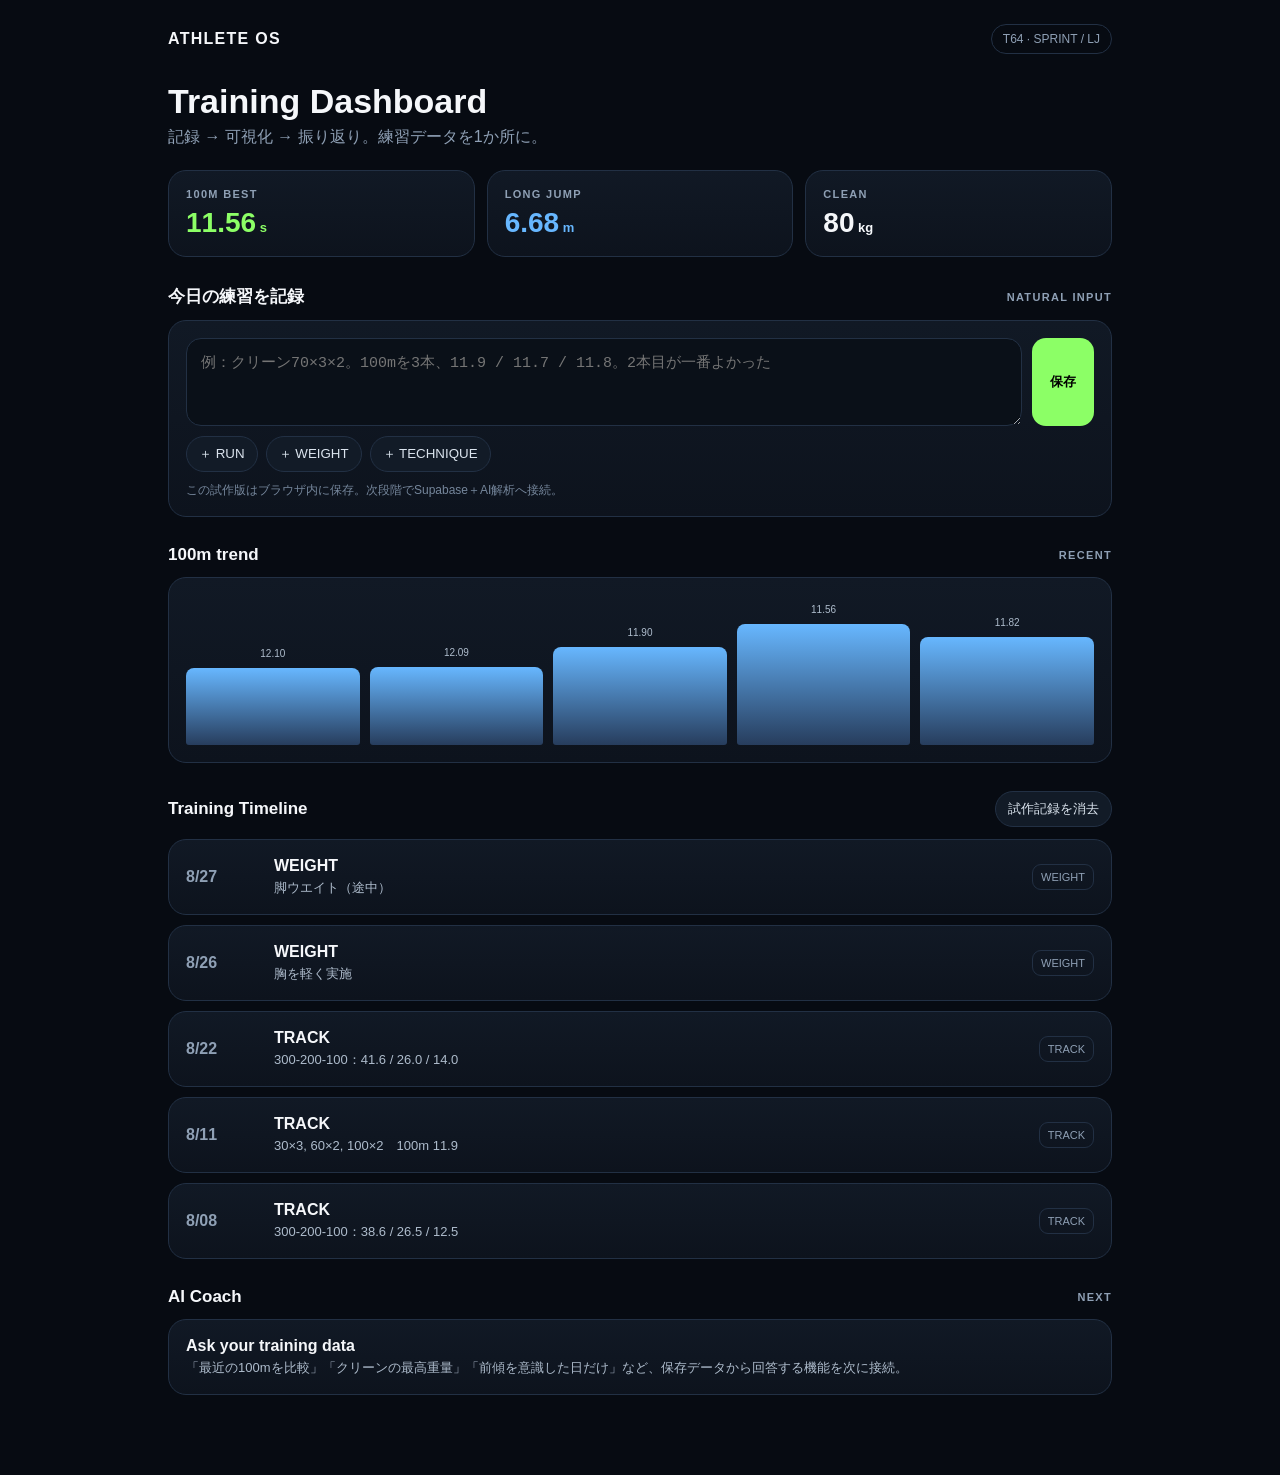
==== athlete/index.html @ fcea5a01 "Add Athlete OS training dashboard prototype" ====
<!doctype html>
<html lang="ja"><head><meta charset="utf-8"><meta name="viewport" content="width=device-width,initial-scale=1"><title>Athlete OS</title><style>
:root{--bg:#070b12;--card:#101722;--line:#223044;--muted:#8fa0b5;--accent:#8cff66;--blue:#67b7ff}*{box-sizing:border-box}body{margin:0;background:var(--bg);color:#f5f7fa;font-family:Inter,-apple-system,BlinkMacSystemFont,"Segoe UI",sans-serif}.wrap{max-width:980px;margin:auto;padding:24px 18px 80px}header{display:flex;justify-content:space-between;align-items:center;margin-bottom:28px}.brand{font-weight:900;letter-spacing:.08em}.pill{border:1px solid var(--line);border-radius:999px;padding:7px 11px;color:var(--muted);font-size:12px}h1{font-size:34px;margin:0 0 6px}.sub{color:var(--muted);margin-bottom:22px}.grid{display:grid;grid-template-columns:repeat(3,1fr);gap:12px}.card{background:linear-gradient(180deg,#111925,#0d131d);border:1px solid var(--line);border-radius:18px;padding:17px}.label{font-size:11px;letter-spacing:.12em;color:var(--muted);font-weight:800}.big{font-size:28px;font-weight:900;margin-top:7px}.green{color:var(--accent)}.blue{color:var(--blue)}section{margin-top:28px}.section-title{display:flex;justify-content:space-between;align-items:center;margin-bottom:12px}.section-title h2{font-size:17px;margin:0}.inputbox{display:flex;gap:10px}.inputbox textarea{flex:1;min-height:88px;background:#0a1018;border:1px solid var(--line);border-radius:15px;color:white;padding:14px;font-size:15px;resize:vertical}.btn{border:0;border-radius:14px;padding:0 18px;background:var(--accent);font-weight:900;cursor:pointer}.quick{display:flex;gap:8px;flex-wrap:wrap;margin-top:10px}.q{background:#121b27;border:1px solid var(--line);color:#dbe4ee;padding:8px 12px;border-radius:999px;cursor:pointer}.timeline{display:grid;gap:10px}.row{display:grid;grid-template-columns:74px 1fr auto;gap:14px;align-items:center}.date{color:var(--muted);font-weight:700}.title{font-weight:850}.detail{color:#aebccc;font-size:13px;margin-top:4px}.tag{font-size:11px;border:1px solid var(--line);padding:6px 8px;border-radius:9px;color:var(--muted)}.chart{height:150px;display:flex;align-items:end;gap:10px;padding-top:18px}.bar{flex:1;background:linear-gradient(#67b7ff,#273d5d);border-radius:8px 8px 3px 3px;min-width:20px;position:relative}.bar span{position:absolute;top:-20px;width:100%;text-align:center;font-size:10px;color:#aebccc}.empty{color:var(--muted);font-size:13px}.notice{margin-top:10px;color:#75869b;font-size:12px}@media(max-width:650px){.grid{grid-template-columns:1fr}.row{grid-template-columns:58px 1fr}.tag{display:none}.inputbox{flex-direction:column}.btn{padding:14px}h1{font-size:29px}}
</style></head><body><div class="wrap"><header><div class="brand">ATHLETE OS</div><div class="pill">T64 · SPRINT / LJ</div></header><h1>Training Dashboard</h1><div class="sub">記録 → 可視化 → 振り返り。練習データを1か所に。</div>
<div class="grid"><div class="card"><div class="label">100M BEST</div><div class="big green">11.56<span style="font-size:13px"> s</span></div></div><div class="card"><div class="label">LONG JUMP</div><div class="big blue">6.68<span style="font-size:13px"> m</span></div></div><div class="card"><div class="label">CLEAN</div><div class="big">80<span style="font-size:13px"> kg</span></div></div></div>
<section><div class="section-title"><h2>今日の練習を記録</h2><span class="label">NATURAL INPUT</span></div><div class="card"><div class="inputbox"><textarea id="entry" placeholder="例：クリーン70×3×2。100mを3本、11.9 / 11.7 / 11.8。2本目が一番よかった"></textarea><button class="btn" onclick="saveEntry()">保存</button></div><div class="quick"><button class="q" onclick="fill('100m × 3　11.9 / 11.7 / 11.8')">＋ RUN</button><button class="q" onclick="fill('クリーン 70kg × 3 × 2')">＋ WEIGHT</button><button class="q" onclick="fill('#前傾 #骨盤　')">＋ TECHNIQUE</button></div><div class="notice">この試作版はブラウザ内に保存。次段階でSupabase＋AI解析へ接続。</div></div></section>
<section><div class="section-title"><h2>100m trend</h2><span class="label">RECENT</span></div><div class="card"><div class="chart"><div class="bar" style="height:58%"><span>12.10</span></div><div class="bar" style="height:59%"><span>12.09</span></div><div class="bar" style="height:74%"><span>11.90</span></div><div class="bar" style="height:92%"><span>11.56</span></div><div class="bar" style="height:82%"><span>11.82</span></div></div></div></section>
<section><div class="section-title"><h2>Training Timeline</h2><button class="q" onclick="clearLocal()">試作記録を消去</button></div><div class="timeline" id="timeline"></div></section>
<section><div class="section-title"><h2>AI Coach</h2><span class="label">NEXT</span></div><div class="card"><div class="title">Ask your training data</div><div class="detail">「最近の100mを比較」「クリーンの最高重量」「前傾を意識した日だけ」など、保存データから回答する機能を次に接続。</div></div></section></div><script>
const seed=[['8/27','WEIGHT','脚ウエイト（途中）'],['8/26','WEIGHT','胸を軽く実施'],['8/22','TRACK','300-200-100：41.6 / 26.0 / 14.0'],['8/11','TRACK','30×3, 60×2, 100×2　100m 11.9'],['8/08','TRACK','300-200-100：38.6 / 26.5 / 12.5']];function data(){return JSON.parse(localStorage.getItem('athleteOS')||'null')||seed}function render(){const d=data();document.getElementById('timeline').innerHTML=d.map(x=>`<div class="card row"><div class="date">${x[0]}</div><div><div class="title">${x[1]}</div><div class="detail">${x[2]}</div></div><div class="tag">${x[1]}</div></div>`).join('')}function fill(t){document.getElementById('entry').value=t;document.getElementById('entry').focus()}function saveEntry(){const el=document.getElementById('entry');if(!el.value.trim())return;const now=new Date();const type=/クリーン|kg|ベンチ|スクワット/i.test(el.value)?'WEIGHT':/前傾|骨盤|接地|フォーム|#/.test(el.value)?'TECHNIQUE':'TRACK';const d=data();d.unshift([`${now.getMonth()+1}/${now.getDate()}`,type,el.value.trim()]);localStorage.setItem('athleteOS',JSON.stringify(d));el.value='';render()}function clearLocal(){localStorage.removeItem('athleteOS');render()}render();
</script></body></html>
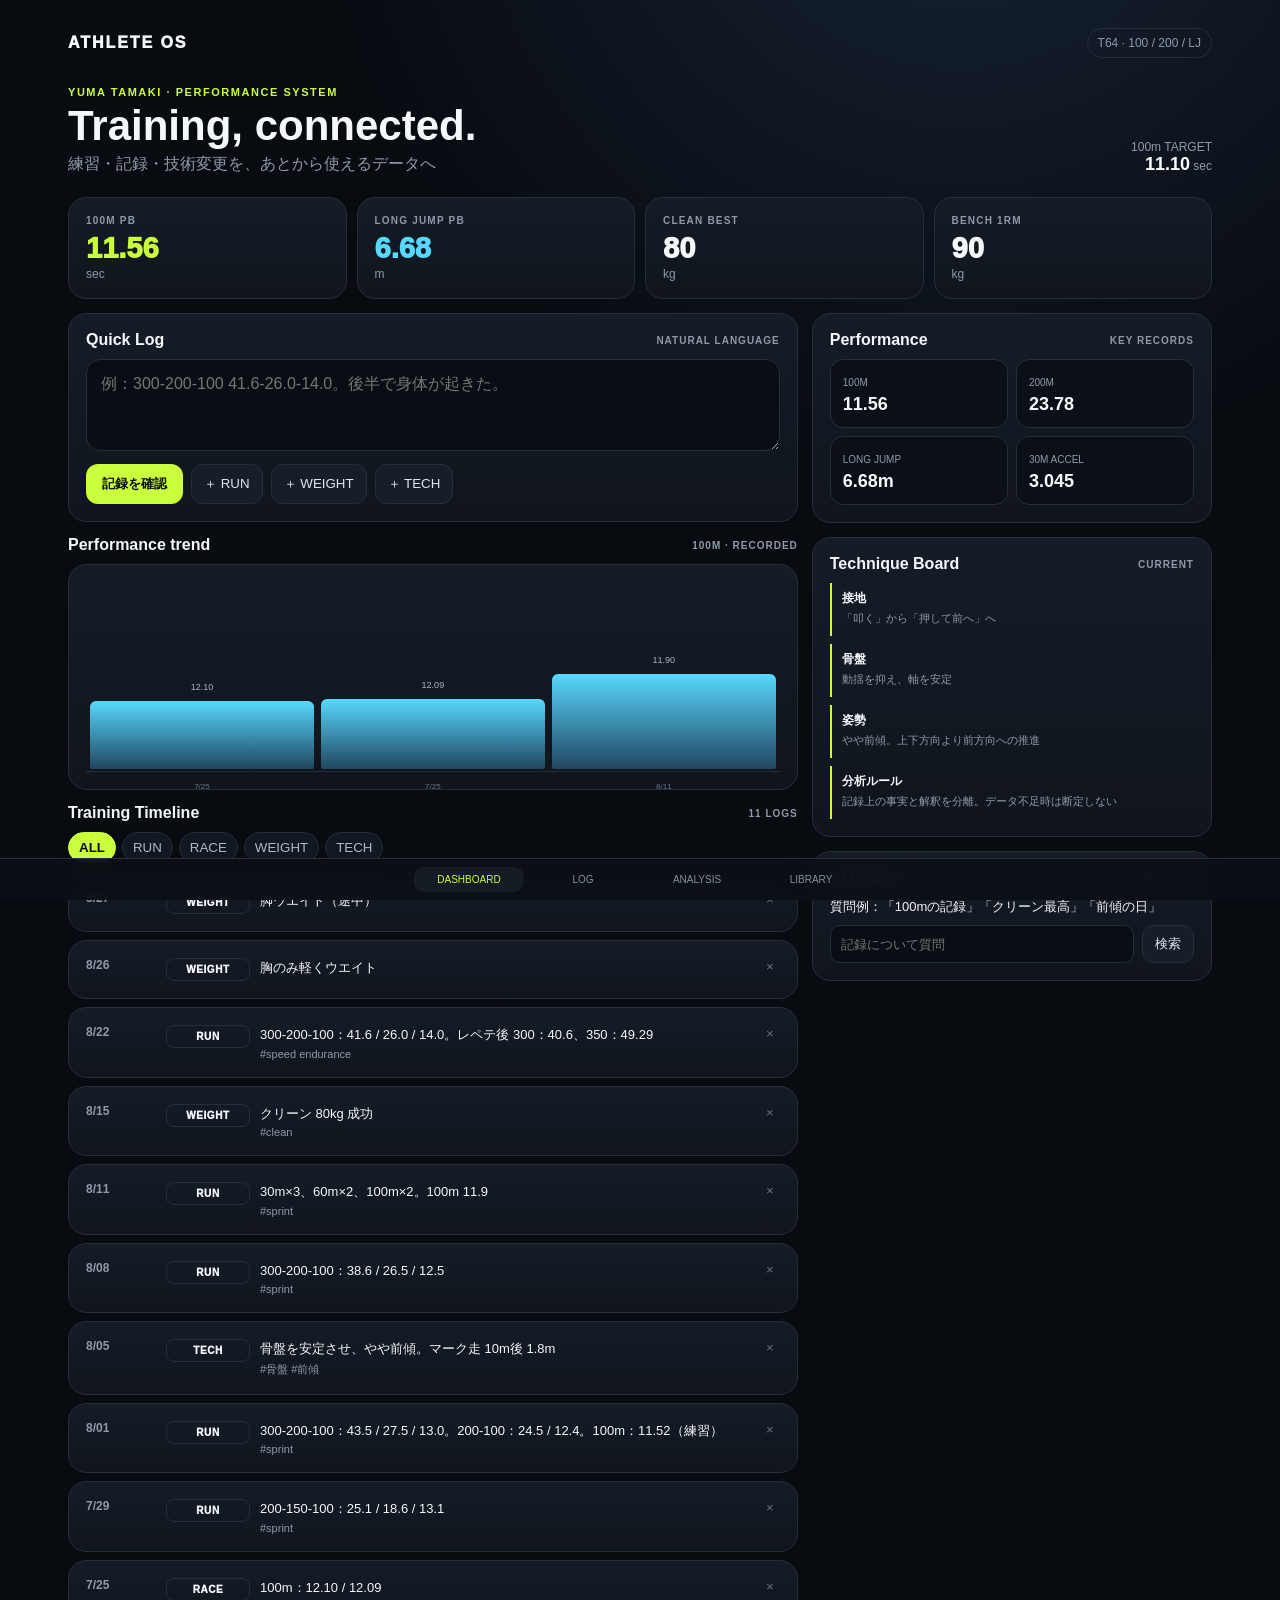
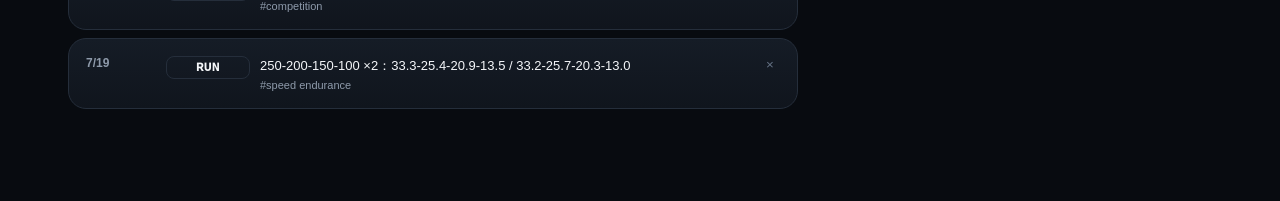
==== commit b6aba22d: "Build Athlete OS v2 dashboard" ====
--- a/athlete/index.html
+++ b/athlete/index.html
@@ -1,11 +1,15 @@
-<!doctype html>
-<html lang="ja"><head><meta charset="utf-8"><meta name="viewport" content="width=device-width,initial-scale=1"><title>Athlete OS</title><style>
-:root{--bg:#070b12;--card:#101722;--line:#223044;--muted:#8fa0b5;--accent:#8cff66;--blue:#67b7ff}*{box-sizing:border-box}body{margin:0;background:var(--bg);color:#f5f7fa;font-family:Inter,-apple-system,BlinkMacSystemFont,"Segoe UI",sans-serif}.wrap{max-width:980px;margin:auto;padding:24px 18px 80px}header{display:flex;justify-content:space-between;align-items:center;margin-bottom:28px}.brand{font-weight:900;letter-spacing:.08em}.pill{border:1px solid var(--line);border-radius:999px;padding:7px 11px;color:var(--muted);font-size:12px}h1{font-size:34px;margin:0 0 6px}.sub{color:var(--muted);margin-bottom:22px}.grid{display:grid;grid-template-columns:repeat(3,1fr);gap:12px}.card{background:linear-gradient(180deg,#111925,#0d131d);border:1px solid var(--line);border-radius:18px;padding:17px}.label{font-size:11px;letter-spacing:.12em;color:var(--muted);font-weight:800}.big{font-size:28px;font-weight:900;margin-top:7px}.green{color:var(--accent)}.blue{color:var(--blue)}section{margin-top:28px}.section-title{display:flex;justify-content:space-between;align-items:center;margin-bottom:12px}.section-title h2{font-size:17px;margin:0}.inputbox{display:flex;gap:10px}.inputbox textarea{flex:1;min-height:88px;background:#0a1018;border:1px solid var(--line);border-radius:15px;color:white;padding:14px;font-size:15px;resize:vertical}.btn{border:0;border-radius:14px;padding:0 18px;background:var(--accent);font-weight:900;cursor:pointer}.quick{display:flex;gap:8px;flex-wrap:wrap;margin-top:10px}.q{background:#121b27;border:1px solid var(--line);color:#dbe4ee;padding:8px 12px;border-radius:999px;cursor:pointer}.timeline{display:grid;gap:10px}.row{display:grid;grid-template-columns:74px 1fr auto;gap:14px;align-items:center}.date{color:var(--muted);font-weight:700}.title{font-weight:850}.detail{color:#aebccc;font-size:13px;margin-top:4px}.tag{font-size:11px;border:1px solid var(--line);padding:6px 8px;border-radius:9px;color:var(--muted)}.chart{height:150px;display:flex;align-items:end;gap:10px;padding-top:18px}.bar{flex:1;background:linear-gradient(#67b7ff,#273d5d);border-radius:8px 8px 3px 3px;min-width:20px;position:relative}.bar span{position:absolute;top:-20px;width:100%;text-align:center;font-size:10px;color:#aebccc}.empty{color:var(--muted);font-size:13px}.notice{margin-top:10px;color:#75869b;font-size:12px}@media(max-width:650px){.grid{grid-template-columns:1fr}.row{grid-template-columns:58px 1fr}.tag{display:none}.inputbox{flex-direction:column}.btn{padding:14px}h1{font-size:29px}}
-</style></head><body><div class="wrap"><header><div class="brand">ATHLETE OS</div><div class="pill">T64 · SPRINT / LJ</div></header><h1>Training Dashboard</h1><div class="sub">記録 → 可視化 → 振り返り。練習データを1か所に。</div>
-<div class="grid"><div class="card"><div class="label">100M BEST</div><div class="big green">11.56<span style="font-size:13px"> s</span></div></div><div class="card"><div class="label">LONG JUMP</div><div class="big blue">6.68<span style="font-size:13px"> m</span></div></div><div class="card"><div class="label">CLEAN</div><div class="big">80<span style="font-size:13px"> kg</span></div></div></div>
-<section><div class="section-title"><h2>今日の練習を記録</h2><span class="label">NATURAL INPUT</span></div><div class="card"><div class="inputbox"><textarea id="entry" placeholder="例：クリーン70×3×2。100mを3本、11.9 / 11.7 / 11.8。2本目が一番よかった"></textarea><button class="btn" onclick="saveEntry()">保存</button></div><div class="quick"><button class="q" onclick="fill('100m × 3　11.9 / 11.7 / 11.8')">＋ RUN</button><button class="q" onclick="fill('クリーン 70kg × 3 × 2')">＋ WEIGHT</button><button class="q" onclick="fill('#前傾 #骨盤　')">＋ TECHNIQUE</button></div><div class="notice">この試作版はブラウザ内に保存。次段階でSupabase＋AI解析へ接続。</div></div></section>
-<section><div class="section-title"><h2>100m trend</h2><span class="label">RECENT</span></div><div class="card"><div class="chart"><div class="bar" style="height:58%"><span>12.10</span></div><div class="bar" style="height:59%"><span>12.09</span></div><div class="bar" style="height:74%"><span>11.90</span></div><div class="bar" style="height:92%"><span>11.56</span></div><div class="bar" style="height:82%"><span>11.82</span></div></div></div></section>
-<section><div class="section-title"><h2>Training Timeline</h2><button class="q" onclick="clearLocal()">試作記録を消去</button></div><div class="timeline" id="timeline"></div></section>
-<section><div class="section-title"><h2>AI Coach</h2><span class="label">NEXT</span></div><div class="card"><div class="title">Ask your training data</div><div class="detail">「最近の100mを比較」「クリーンの最高重量」「前傾を意識した日だけ」など、保存データから回答する機能を次に接続。</div></div></section></div><script>
-const seed=[['8/27','WEIGHT','脚ウエイト（途中）'],['8/26','WEIGHT','胸を軽く実施'],['8/22','TRACK','300-200-100：41.6 / 26.0 / 14.0'],['8/11','TRACK','30×3, 60×2, 100×2　100m 11.9'],['8/08','TRACK','300-200-100：38.6 / 26.5 / 12.5']];function data(){return JSON.parse(localStorage.getItem('athleteOS')||'null')||seed}function render(){const d=data();document.getElementById('timeline').innerHTML=d.map(x=>`<div class="card row"><div class="date">${x[0]}</div><div><div class="title">${x[1]}</div><div class="detail">${x[2]}</div></div><div class="tag">${x[1]}</div></div>`).join('')}function fill(t){document.getElementById('entry').value=t;document.getElementById('entry').focus()}function saveEntry(){const el=document.getElementById('entry');if(!el.value.trim())return;const now=new Date();const type=/クリーン|kg|ベンチ|スクワット/i.test(el.value)?'WEIGHT':/前傾|骨盤|接地|フォーム|#/.test(el.value)?'TECHNIQUE':'TRACK';const d=data();d.unshift([`${now.getMonth()+1}/${now.getDate()}`,type,el.value.trim()]);localStorage.setItem('athleteOS',JSON.stringify(d));el.value='';render()}function clearLocal(){localStorage.removeItem('athleteOS');render()}render();
-</script></body></html>+<!doctype html><html lang="ja"><head><meta charset="utf-8"><meta name="viewport" content="width=device-width,initial-scale=1"><meta name="theme-color" content="#080b10"><title>Athlete OS — Yuma Tamaki</title><style>
+:root{--bg:#080b10;--panel:#10151d;--panel2:#151c26;--line:#252e3b;--text:#f5f7fa;--muted:#8e9aaa;--lime:#c9ff3d;--cyan:#58d8ff;--orange:#ffb454;--red:#ff6d72}*{box-sizing:border-box}body{margin:0;background:radial-gradient(circle at 75% -10%,#172335 0,transparent 30%),var(--bg);color:var(--text);font-family:-apple-system,BlinkMacSystemFont,"Segoe UI",Inter,sans-serif}.app{max-width:1180px;margin:auto;padding:20px 18px 92px}.top{display:flex;justify-content:space-between;align-items:center;padding:8px 0 28px}.brand{font-weight:950;letter-spacing:.12em}.status{font-size:12px;color:var(--muted);border:1px solid var(--line);padding:7px 10px;border-radius:99px}.hero{display:flex;justify-content:space-between;gap:20px;align-items:end;margin-bottom:22px}.eyebrow{color:var(--lime);font-size:11px;font-weight:900;letter-spacing:.14em}.hero h1{font-size:42px;line-height:1;margin:7px 0}.hero p{color:var(--muted);margin:0}.goal{font-size:12px;color:var(--muted);text-align:right}.goal b{color:white;font-size:18px}.metrics{display:grid;grid-template-columns:repeat(4,1fr);gap:10px}.card{background:linear-gradient(180deg,var(--panel2),var(--panel));border:1px solid var(--line);border-radius:18px;padding:17px}.metric .k{font-size:10px;color:var(--muted);font-weight:900;letter-spacing:.12em}.metric .v{font-size:29px;font-weight:950;margin:6px 0 2px}.metric .u{font-size:12px;color:var(--muted)}.lime{color:var(--lime)}.cyan{color:var(--cyan)}.layout{display:grid;grid-template-columns:1.55fr .85fr;gap:14px;margin-top:14px}.section{margin-top:14px}.head{display:flex;align-items:center;justify-content:space-between;margin-bottom:10px}.head h2{font-size:16px;margin:0}.micro{font-size:10px;color:var(--muted);letter-spacing:.1em;font-weight:800}.composer textarea{width:100%;min-height:92px;background:#0a0e14;border:1px solid var(--line);border-radius:14px;color:white;padding:14px;font:inherit;resize:vertical}.actions{display:flex;gap:8px;margin-top:9px;flex-wrap:wrap}.btn{border:0;border-radius:12px;background:var(--lime);color:#0a0d0f;padding:11px 16px;font-weight:950;cursor:pointer}.ghost{background:#171e28;color:#dfe6ee;border:1px solid var(--line);padding:9px 12px;border-radius:11px;cursor:pointer}.preview{display:none;margin-top:10px;padding:12px;border:1px dashed #425166;border-radius:12px}.preview.on{display:block}.preview strong{color:var(--lime)}.timeline{display:grid;gap:8px}.entry{display:grid;grid-template-columns:70px 84px 1fr auto;gap:10px;align-items:start}.date{font-size:12px;color:var(--muted);font-weight:800}.badge{font-size:10px;font-weight:950;letter-spacing:.06em;border:1px solid var(--line);padding:5px 7px;border-radius:8px;text-align:center}.detail{font-size:13px;line-height:1.5}.note{font-size:11px;color:var(--muted);margin-top:3px}.del{border:0;background:none;color:#667386;cursor:pointer}.tabs{display:flex;gap:6px;overflow:auto;margin-bottom:10px}.tab{white-space:nowrap;background:#111822;border:1px solid var(--line);color:#aeb9c6;padding:7px 10px;border-radius:99px;cursor:pointer}.tab.active{color:#0a0d0f;background:var(--lime);border-color:var(--lime);font-weight:900}.chart{height:190px;display:flex;gap:7px;align-items:end;padding:30px 4px 2px;border-bottom:1px solid var(--line)}.bar{flex:1;min-width:18px;background:linear-gradient(180deg,var(--cyan),#214660);border-radius:6px 6px 2px 2px;position:relative}.bar span{position:absolute;top:-19px;width:100%;text-align:center;font-size:9px;color:#aab6c4}.bar small{position:absolute;bottom:-22px;width:100%;text-align:center;font-size:8px;color:#687585}.insight{display:grid;gap:8px}.insight .item{border-left:2px solid var(--lime);padding:5px 0 5px 10px}.item b{font-size:12px}.item p{font-size:11px;color:var(--muted);margin:4px 0;line-height:1.45}.records{display:grid;grid-template-columns:1fr 1fr;gap:8px}.rec{background:#0b1017;border:1px solid var(--line);padding:12px;border-radius:13px}.rec b{display:block;font-size:18px;margin-top:4px}.rec span{font-size:10px;color:var(--muted)}.footerNav{position:fixed;bottom:0;left:0;right:0;background:#0b0f15e8;backdrop-filter:blur(14px);border-top:1px solid var(--line);display:flex;justify-content:center;gap:4px;padding:8px}.nav{width:110px;text-align:center;color:#8390a0;font-size:10px;padding:7px;border-radius:10px}.nav.active{color:var(--lime);background:#151c24}.empty{color:var(--muted);font-size:12px;padding:12px 0}@media(max-width:760px){.metrics{grid-template-columns:1fr 1fr}.layout{grid-template-columns:1fr}.hero{align-items:start}.hero h1{font-size:34px}.goal{display:none}.entry{grid-template-columns:50px 70px 1fr}.del{display:none}.app{padding:16px 12px 90px}} </style></head><body><main class="app"><div class="top"><div class="brand">ATHLETE OS</div><div class="status">T64 · 100 / 200 / LJ</div></div><div class="hero"><div><div class="eyebrow">YUMA TAMAKI · PERFORMANCE SYSTEM</div><h1>Training, connected.</h1><p>練習・記録・技術変更を、あとから使えるデータへ</p></div><div class="goal">100m TARGET<br><b>11.10</b> sec</div></div><div class="metrics"><div class="card metric"><div class="k">100M PB</div><div class="v lime">11.56</div><div class="u">sec</div></div><div class="card metric"><div class="k">LONG JUMP PB</div><div class="v cyan">6.68</div><div class="u">m</div></div><div class="card metric"><div class="k">CLEAN BEST</div><div class="v">80</div><div class="u">kg</div></div><div class="card metric"><div class="k">BENCH 1RM</div><div class="v">90</div><div class="u">kg</div></div></div><div class="layout"><div><section class="card composer"><div class="head"><h2>Quick Log</h2><span class="micro">NATURAL LANGUAGE</span></div><textarea id="input" placeholder="例：300-200-100 41.6-26.0-14.0。後半で身体が起きた。"></textarea><div class="actions"><button class="btn" onclick="parseLog()">記録を確認</button><button class="ghost" onclick="preset('100m 11.80　前傾を意識。後半は少し起きた')">＋ RUN</button><button class="ghost" onclick="preset('クリーン 70kg×3×2')">＋ WEIGHT</button><button class="ghost" onclick="preset('#前傾 #骨盤　')">＋ TECH</button></div><div id="preview" class="preview"></div></section><section class="section"><div class="head"><h2>Performance trend</h2><span class="micro">100M · RECORDED</span></div><div class="card"><div id="chart" class="chart"></div></div></section><section class="section"><div class="head"><h2>Training Timeline</h2><span class="micro" id="count"></span></div><div class="tabs" id="tabs"></div><div class="timeline" id="timeline"></div></section></div><aside><section class="card"><div class="head"><h2>Performance</h2><span class="micro">KEY RECORDS</span></div><div class="records"><div class="rec"><span>100M</span><b>11.56</b></div><div class="rec"><span>200M</span><b>23.78</b></div><div class="rec"><span>LONG JUMP</span><b>6.68m</b></div><div class="rec"><span>30M ACCEL</span><b>3.045</b></div></div></section><section class="card section"><div class="head"><h2>Technique Board</h2><span class="micro">CURRENT</span></div><div class="insight"><div class="item"><b>接地</b><p>「叩く」から「押して前へ」へ</p></div><div class="item"><b>骨盤</b><p>動揺を抑え、軸を安定</p></div><div class="item"><b>姿勢</b><p>やや前傾。上下方向より前方向への推進</p></div><div class="item"><b>分析ルール</b><p>記録上の事実と解釈を分離。データ不足時は断定しない</p></div></div></section><section class="card section"><div class="head"><h2>AI Coach</h2><span class="micro">LOCAL ANALYSIS</span></div><div id="coach" class="detail">質問例：「100mの記録」「クリーン最高」「前傾の日」</div><div class="actions"><input id="ask" placeholder="記録について質問" style="flex:1;min-width:0;background:#090e14;border:1px solid var(--line);border-radius:10px;color:white;padding:10px"><button class="ghost" onclick="askCoach()">検索</button></div></section></aside></div></main><div class="footerNav"><div class="nav active">DASHBOARD</div><div class="nav">LOG</div><div class="nav">ANALYSIS</div><div class="nav">LIBRARY</div></div><script>
+const seed=[
+{id:'s1',date:'2026-08-22',type:'RUN',detail:'300-200-100：41.6 / 26.0 / 14.0。レペテ後 300：40.6、350：49.29',tags:['speed endurance']},
+{id:'s2',date:'2026-08-11',type:'RUN',detail:'30m×3、60m×2、100m×2。100m 11.9',tags:['sprint']},
+{id:'s3',date:'2026-08-08',type:'RUN',detail:'300-200-100：38.6 / 26.5 / 12.5',tags:['sprint']},
+{id:'s4',date:'2026-08-01',type:'RUN',detail:'300-200-100：43.5 / 27.5 / 13.0。200-100：24.5 / 12.4。100m：11.52（練習）',tags:['sprint']},
+{id:'s5',date:'2026-07-29',type:'RUN',detail:'200-150-100：25.1 / 18.6 / 13.1',tags:['sprint']},
+{id:'s6',date:'2026-07-25',type:'RACE',detail:'100m：12.10 / 12.09',tags:['competition']},
+{id:'s7',date:'2026-07-19',type:'RUN',detail:'250-200-150-100 ×2：33.3-25.4-20.9-13.5 / 33.2-25.7-20.3-13.0',tags:['speed endurance']},
+{id:'s8',date:'2026-08-15',type:'WEIGHT',detail:'クリーン 80kg 成功',tags:['clean']},
+{id:'s9',date:'2026-08-05',type:'TECH',detail:'骨盤を安定させ、やや前傾。マーク走 10m後 1.8m',tags:['骨盤','前傾']},
+{id:'s10',date:'2026-08-27',type:'WEIGHT',detail:'脚ウエイト（途中）',tags:[]},
+{id:'s11',date:'2026-08-26',type:'WEIGHT',detail:'胸のみ軽くウエイト',tags:[]}
+];let filter='ALL';function load(){return JSON.parse(localStorage.getItem('athleteOSv2')||'null')||seed}function store(d){localStorage.setItem('athleteOSv2',JSON.stringify(d))}function fmt(d){const x=new Date(d+'T00:00:00');return `${x.getMonth()+1}/${String(x.getDate()).padStart(2,'0')}`}function classify(t){if(/クリーン|kg|ベンチ|スクワット|ウエイト|プレス/i.test(t))return'WEIGHT';if(/前傾|骨盤|接地|フォーム|マーク|#/.test(t))return'TECH';if(/大会|レース|予選|決勝/i.test(t))return'RACE';return'RUN'}function parseLog(){const el=document.getElementById('input'),t=el.value.trim();if(!t)return;const type=classify(t);const tags=[...t.matchAll(/#([^\s#]+)/g)].map(x=>x[1]);const p=document.getElementById('preview');p.className='preview on';p.innerHTML=`<strong>${type}</strong><div class="detail" style="margin:7px 0">${esc(t)}</div><button class="btn" onclick="commitLog()">この内容で保存</button> <button class="ghost" onclick="cancelPreview()">戻る</button>`}function commitLog(){const t=document.getElementById('input').value.trim(),d=load();d.unshift({id:'u'+Date.now(),date:new Date().toISOString().slice(0,10),type:classify(t),detail:t,tags:[...t.matchAll(/#([^\s#]+)/g)].map(x=>x[1])});store(d);document.getElementById('input').value='';cancelPreview();render()}function cancelPreview(){document.getElementById('preview').className='preview'}function preset(t){document.getElementById('input').value=t;document.getElementById('input').focus()}function esc(s){return s.replace(/[&<>"']/g,m=>({'&':'&amp;','<':'&lt;','>':'&gt;','"':'&quot;',"'":'&#39;'}[m]))}function del(id){store(load().filter(x=>x.id!==id));render()}function setFilter(f){filter=f;render()}function render(){const d=load(),types=['ALL','RUN','RACE','WEIGHT','TECH'];document.getElementById('tabs').innerHTML=types.map(t=>`<button class="tab ${filter===t?'active':''}" onclick="setFilter('${t}')">${t}</button>`).join('');const view=d.filter(x=>filter==='ALL'||x.type===filter).sort((a,b)=>b.date.localeCompare(a.date));document.getElementById('count').textContent=`${view.length} LOGS`;document.getElementById('timeline').innerHTML=view.length?view.map(x=>`<div class="card entry"><div class="date">${fmt(x.date)}</div><div class="badge">${x.type}</div><div><div class="detail">${esc(x.detail)}</div><div class="note">${(x.tags||[]).map(t=>'#'+esc(t)).join(' ')}</div></div><button class="del" onclick="del('${x.id}')">×</button></div>`).join(''):'<div class="empty">該当記録なし</div>';const times=[['7/25',12.10],['7/25',12.09],['8/11',11.90]];const min=11.5,max=12.2;document.getElementById('chart').innerHTML=times.map(x=>`<div class="bar" style="height:${35+(max-x[1])/(max-min)*60}%"><span>${x[1].toFixed(2)}</span><small>${x[0]}</small></div>`).join('')}function askCoach(){const q=document.getElementById('ask').value.trim().toLowerCase(),d=load();let out='該当する記録を特定できません。';if(/クリーン|clean|重量|最高/.test(q)){const m=d.flatMap(x=>[...x.detail.matchAll(/クリーン[^0-9]*(\d+(?:\.\d+)?)\s*kg/gi)].map(y=>+y[1]));out=m.length?`保存記録上のクリーン最高：${Math.max(...m)}kg`:'クリーン重量の数値記録なし'}else if(/前傾|骨盤|接地|技術/.test(q)){const a=d.filter(x=>/前傾|骨盤|接地/.test(x.detail));out=a.length?a.map(x=>`${fmt(x.date)} ${x.detail}`).join('<br>'):'該当する技術記録なし'}else if(/100|タイム|記録/.test(q)){const a=d.filter(x=>/100m|100m：|100m |100：/.test(x.detail));out=a.length?a.map(x=>`${fmt(x.date)} ${x.detail}`).join('<br>'):'100m記録なし'}document.getElementById('coach').innerHTML=out}render();</script></body></html>
